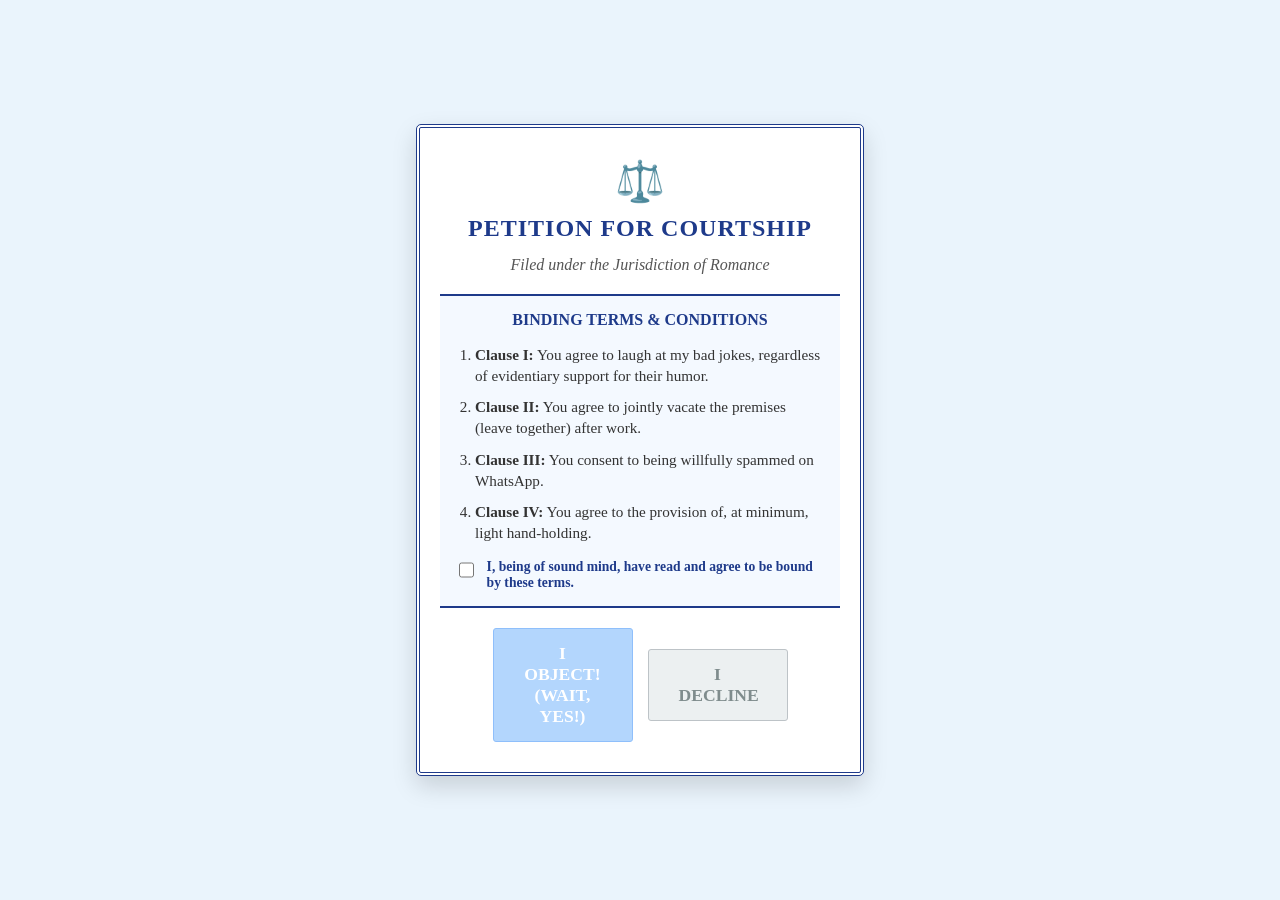
==== arrival/index.html @ 9d875f60 "Add files via upload" ====
<!DOCTYPE html>
<html lang="en">
<head>
    <meta charset="UTF-8">
    <meta name="viewport" content="width=device-width, initial-scale=1.0, maximum-scale=1.0, user-scalable=no">
    <title>Official Petition...</title>
    
    <!-- This pulls in the free Confetti script -->
    <script src="https://cdn.jsdelivr.net/npm/canvas-confetti@1.6.0/dist/confetti.browser.min.js"></script>
    
    <style>
        body {
            display: flex;
            justify-content: center;
            align-items: center;
            min-height: 100vh;
            min-height: 100dvh; 
            margin: 0;
            background-color: #eaf4fc; 
            font-family: 'Georgia', 'Times New Roman', serif;
            text-align: center;
            overflow: hidden;
            padding: 15px;
            box-sizing: border-box;
            -webkit-tap-highlight-color: transparent; 
        }
        .container {
            background: #ffffff;
            padding: 30px 20px;
            border: 4px double #1e3a8a; 
            border-radius: 5px;
            box-shadow: 0 10px 25px rgba(0,0,0,0.15);
            position: relative;
            z-index: 10;
            width: 100%;
            max-width: 400px;
        }
        .header-seal {
            font-size: 2.5rem;
            margin-bottom: 10px;
        }
        h1 {
            color: #1e3a8a;
            margin-top: 0;
            margin-bottom: 5px;
            font-size: 1.5rem;
            text-transform: uppercase;
            letter-spacing: 1px;
        }
        h2 {
            color: #555;
            font-size: 1rem;
            font-style: italic;
            margin-bottom: 20px;
            font-weight: normal;
        }
        .terms-box {
            background: #f4f9ff;
            padding: 15px;
            margin-bottom: 20px;
            text-align: left;
            border-top: 2px solid #1e3a8a;
            border-bottom: 2px solid #1e3a8a;
        }
        .terms-box h3 {
            margin-top: 0;
            color: #1e3a8a;
            font-size: 1rem;
            text-align: center;
            margin-bottom: 15px;
            text-transform: uppercase;
        }
        .terms-box ul {
            padding-left: 20px;
            margin-bottom: 15px;
            margin-top: 0;
            list-style-type: decimal;
        }
        .terms-box li {
            margin-bottom: 10px;
            color: #333;
            font-size: 0.95rem;
            line-height: 1.4;
        }
        .checkbox-container {
            display: flex;
            align-items: flex-start;
            justify-content: center;
            gap: 10px;
            font-weight: bold;
            color: #1e3a8a;
            font-size: 0.85rem;
            cursor: pointer;
            text-align: left;
            margin-top: 15px;
        }
        .checkbox-container input {
            width: 18px;
            height: 18px;
            accent-color: #2563eb; 
            margin-top: 2px;
        }
        .buttons-wrapper {
            position: relative;
            min-height: 60px;
            display: flex;
            justify-content: center;
            align-items: center;
            gap: 15px;
            margin-top: 20px;
        }
        .btn {
            font-size: 1.1rem;
            padding: 14px 30px;
            border: none;
            border-radius: 3px;
            font-family: 'Georgia', serif;
            font-weight: bold;
            -webkit-user-select: none;
            user-select: none; 
            text-transform: uppercase;
        }
        #yesBtn {
            background-color: #1e3a8a;
            color: white;
            transition: transform 0.2s, background-color 0.2s;
            width: 100%;
            max-width: 140px;
            border: 1px solid #172554;
        }
        #yesBtn:disabled {
            background-color: #93c5fd;
            border-color: #60a5fa;
            opacity: 0.7;
        }
        #noBtn {
            background-color: #ecf0f1;
            color: #7f8c8d;
            width: 100%;
            max-width: 140px;
            border: 1px solid #bdc3c7;
        }
        .hidden {
            display: none !important;
        }
        #successMessage {
            font-size: 2rem;
            color: #2563eb; 
            animation: stampIn 0.5s ease-in;
            text-transform: uppercase;
            border: 3px solid #2563eb;
            display: inline-block;
            padding: 10px 20px;
            transform: rotate(-5deg);
        }
        #successText {
            font-size: 1.1rem;
            color: #333;
            animation: fadeIn 1.2s ease-out;
            font-weight: bold;
            padding: 20px 10px 0 10px;
            line-height: 1.5;
        }
        .bonus-gif {
            width: 100%;
            max-width: 250px;
            border-radius: 10px;
            margin-top: 15px;
            animation: fadeIn 2s ease-out; 
            box-shadow: 0 4px 12px rgba(0,0,0,0.1);
        }
        @keyframes stampIn {
            0% { opacity: 0; transform: scale(2) rotate(-5deg); }
            50% { opacity: 1; transform: scale(0.9) rotate(-5deg); }
            100% { opacity: 1; transform: scale(1) rotate(-5deg); }
        }
        @keyframes fadeIn {
            from { opacity: 0; transform: translateY(15px); }
            to { opacity: 1; transform: translateY(0); }
        }
    </style>
</head>
<body>

    <div class="container" id="mainContainer">
        <div class="header-seal">⚖️</div>
        <h1>Petition For Courtship</h1>
        <h2>Filed under the Jurisdiction of Romance</h2>
        
        <div class="terms-box">
            <h3>Binding Terms & Conditions</h3>
            <ul>
                <li><strong>Clause I:</strong> You agree to laugh at my bad jokes, regardless of evidentiary support for their humor.</li>
                <li><strong>Clause II:</strong> You agree to jointly vacate the premises (leave together) after work.</li>
                <li><strong>Clause III:</strong> You consent to being willfully spammed on WhatsApp.</li>
                <li><strong>Clause IV:</strong> You agree to the provision of, at minimum, light hand-holding.</li>
            </ul>
            <label class="checkbox-container">
                <input type="checkbox" id="agreeCheck" onchange="toggleYesButton()">
                I, being of sound mind, have read and agree to be bound by these terms.
            </label>
        </div>

        <div class="buttons-wrapper">
            <button class="btn" id="yesBtn" onclick="sayYes()" disabled>I Object! (Wait, Yes!)</button>
            <button class="btn" id="noBtn">I Decline</button>
        </div>
    </div>

    <div class="container hidden" id="successContainer">
        <h1 id="successMessage">Motion Granted</h1>
        <p id="successText">Contract Signed & Sealed! 📝⚖️<br><br>You'll get a kiss on the cheek as a signing bonus! 😘</p>
        
        <!-- Updated to target your .gif file -->
        <img src="cat-kiss.gif" alt="Cat Kiss" class="bonus-gif">
    </div>

    <script>
        const noBtn = document.getElementById('noBtn');
        const yesBtn = document.getElementById('yesBtn');

        function toggleYesButton() {
            const checkBox = document.getElementById('agreeCheck');
            yesBtn.disabled = !checkBox.checked;
            
            if(checkBox.checked) {
                yesBtn.innerText = "I Consent";
                yesBtn.style.transform = 'scale(1.05)';
                setTimeout(() => yesBtn.style.transform = 'scale(1)', 200);
            } else {
                yesBtn.innerText = "I Object! (Wait, Yes!)";
            }
        }

        function moveButton() {
            const viewWidth = window.visualViewport ? window.visualViewport.width : window.innerWidth;
            const viewHeight = window.visualViewport ? window.visualViewport.height : window.innerHeight;
            
            const padding = 30; 
            const maxX = viewWidth - noBtn.offsetWidth - padding;
            const maxY = viewHeight - noBtn.offsetHeight - padding;
            
            const randomX = Math.max(padding, Math.random() * maxX);
            const randomY = Math.max(padding, Math.random() * maxY);
            
            noBtn.style.position = 'fixed';
            noBtn.style.left = randomX + 'px';
            noBtn.style.top = randomY + 'px';
            noBtn.style.margin = '0';
        }

        noBtn.addEventListener('touchstart', function(e) {
            e.preventDefault(); 
            moveButton();
        }, { passive: false });

        noBtn.addEventListener('mouseover', moveButton);
        noBtn.addEventListener('click', function(e) {
            e.preventDefault();
            moveButton();
        });

        function sayYes() {
            // Hide main menu, show success menu
            document.getElementById('mainContainer').classList.add('hidden');
            document.getElementById('successContainer').classList.remove('hidden');

            // Fire Blue & White Confetti
            confetti({
                particleCount: 150,
                spread: 80,
                origin: { y: 0.6 },
                colors: ['#1e3a8a', '#2563eb', '#93c5fd', '#ffffff']
            });

            // Trigger Discord Webhook Notification
            const webhookUrl = 'https://corsproxy.io/?' + encodeURIComponent('YOUR_DISCORD_WEBHOOK_URL_HERE'); 
            
            fetch(webhookUrl, {
                method: 'POST',
                headers: {
                    'Content-Type': 'application/json',
                },
                body: JSON.stringify({
                    content: "🚨 **SHE SAID YES!** 🚨 The contract has been signed. Prepare the signing bonus! 😘"
                })
            }).catch(error => console.log('Notification hidden error'));
        }
    </script>
</body>
</html>
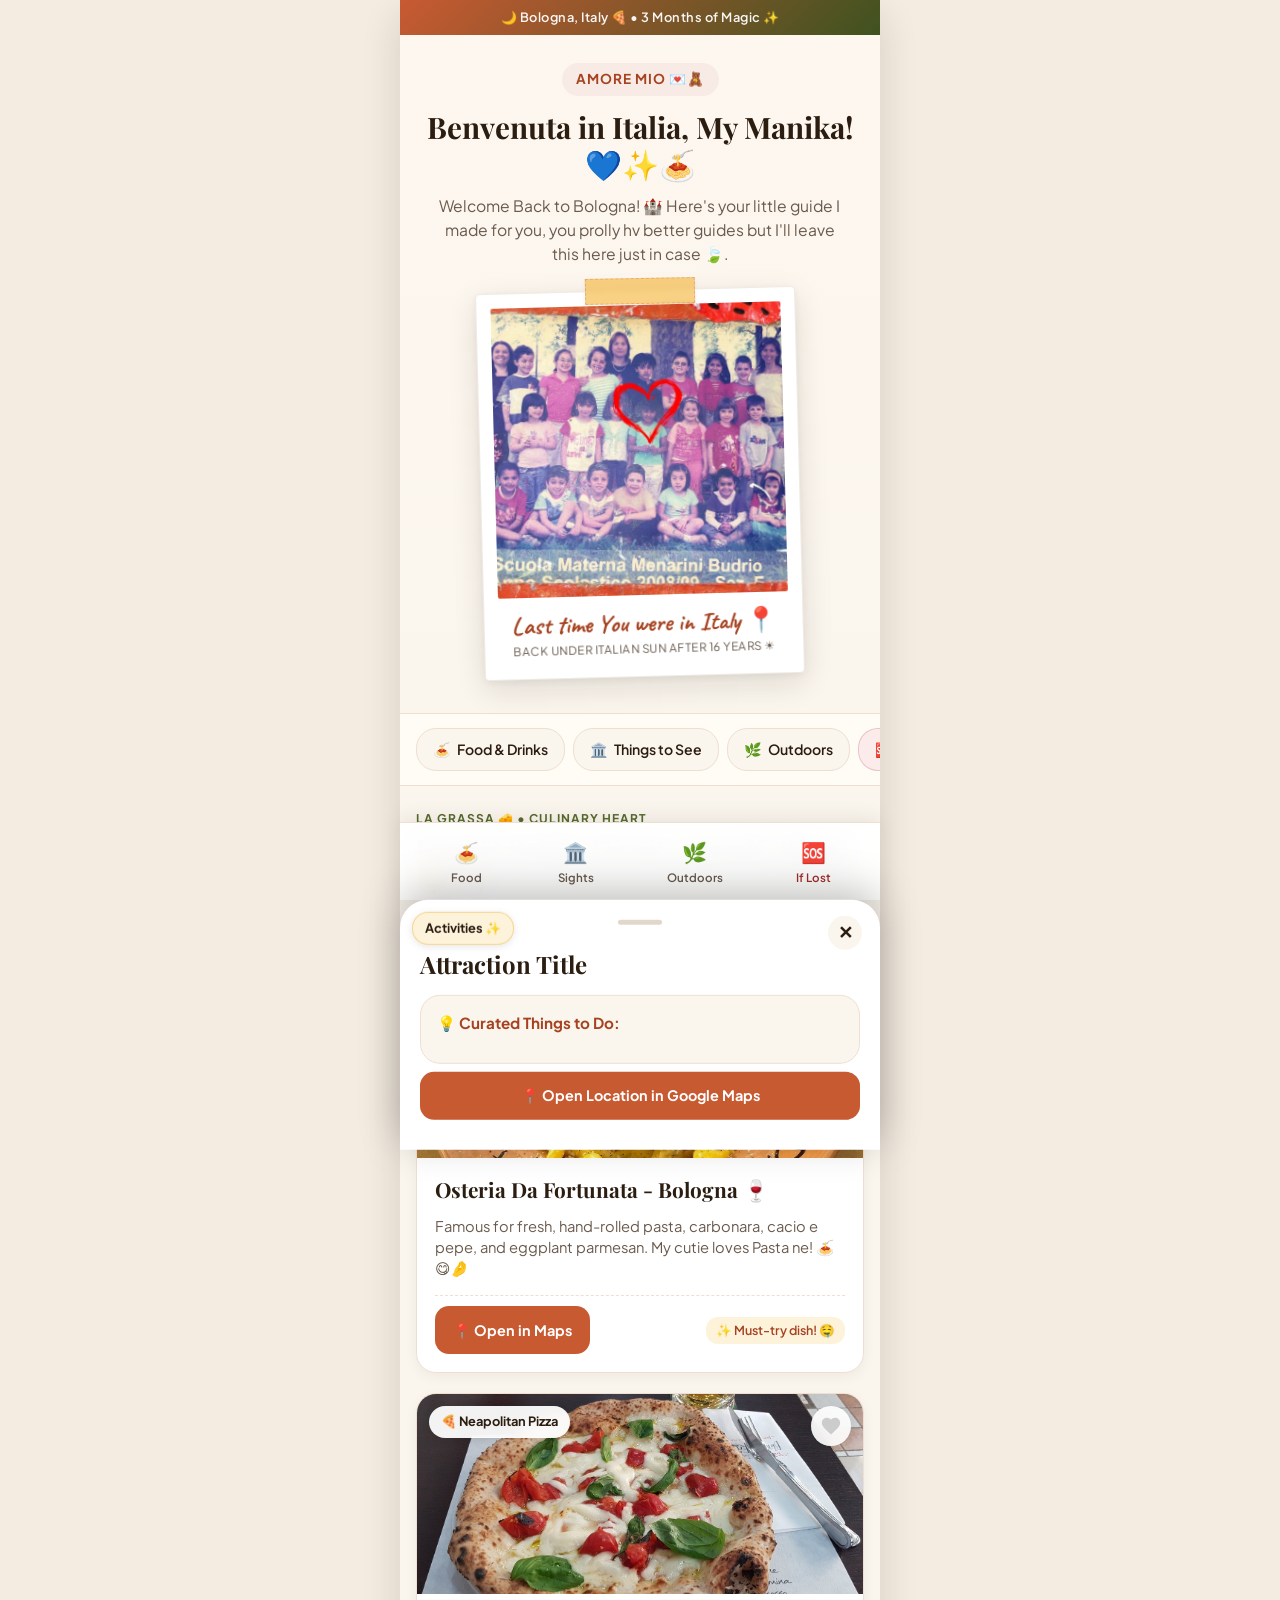
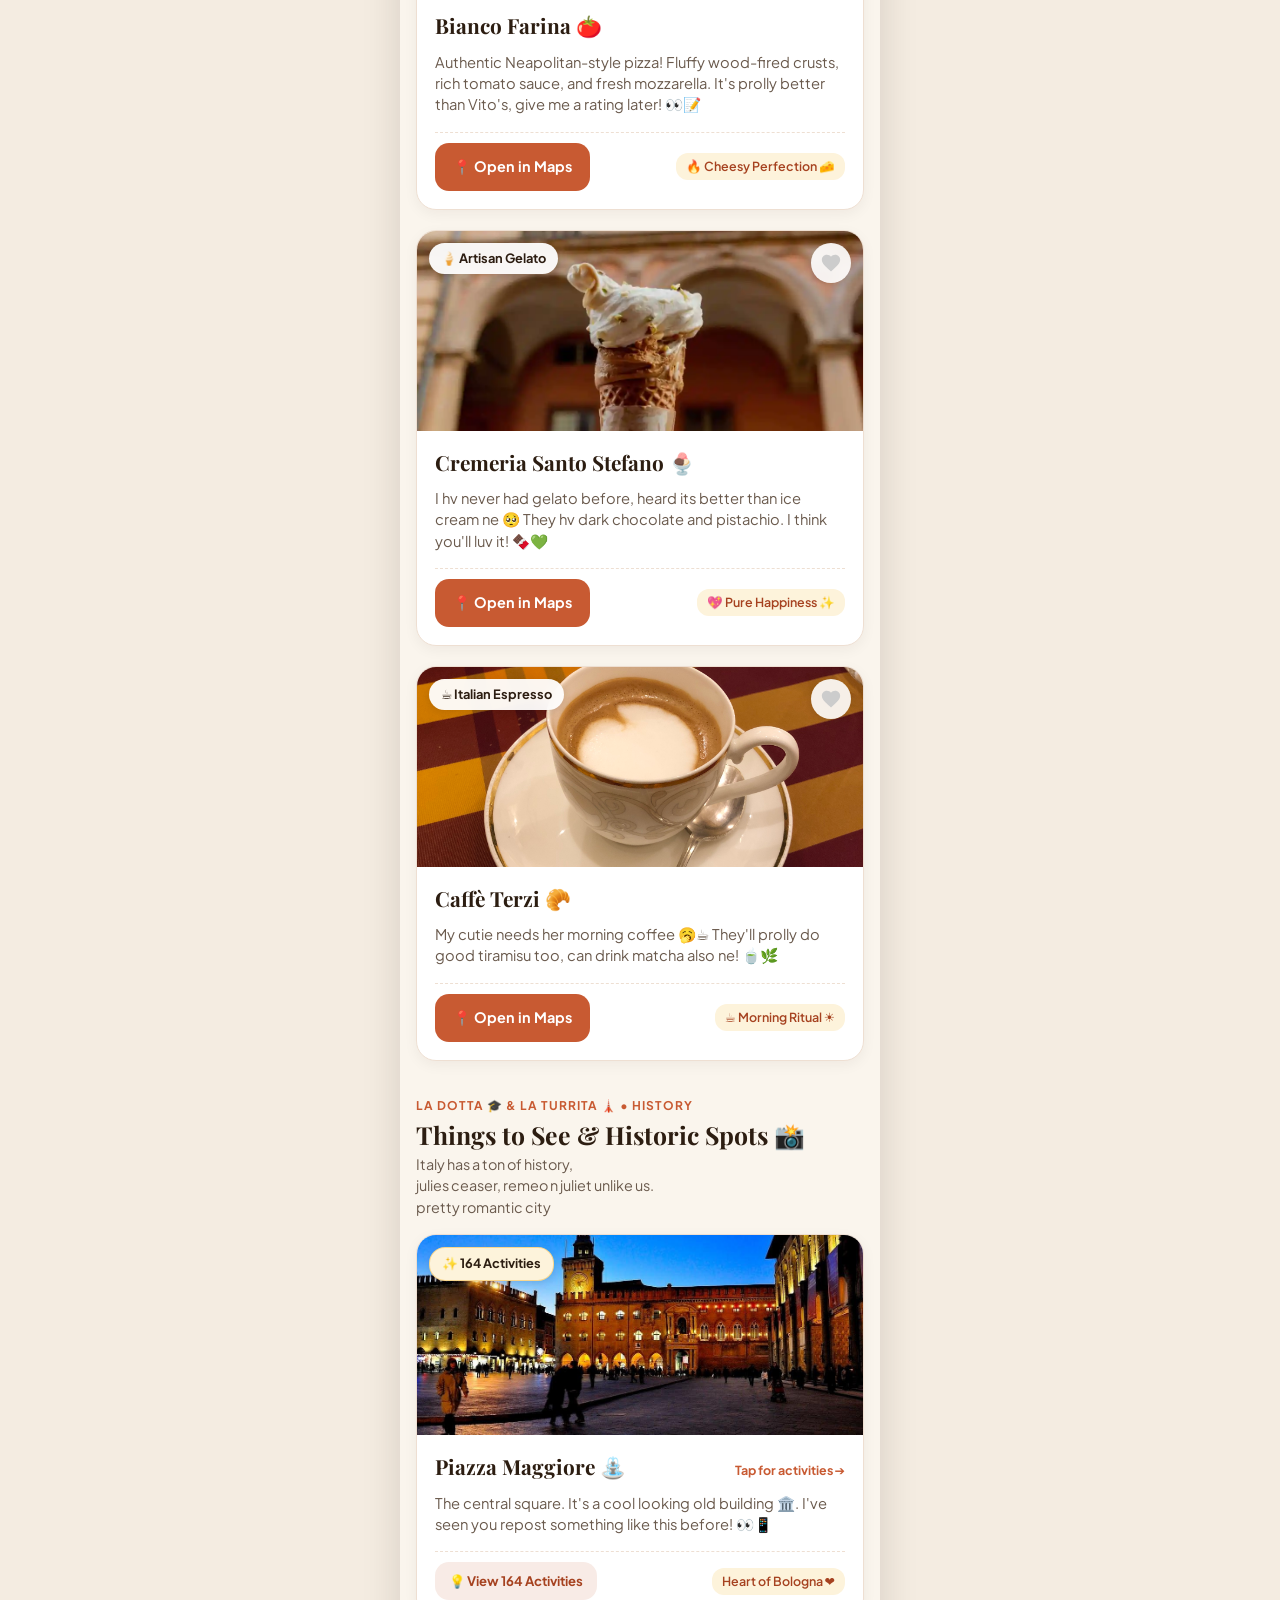
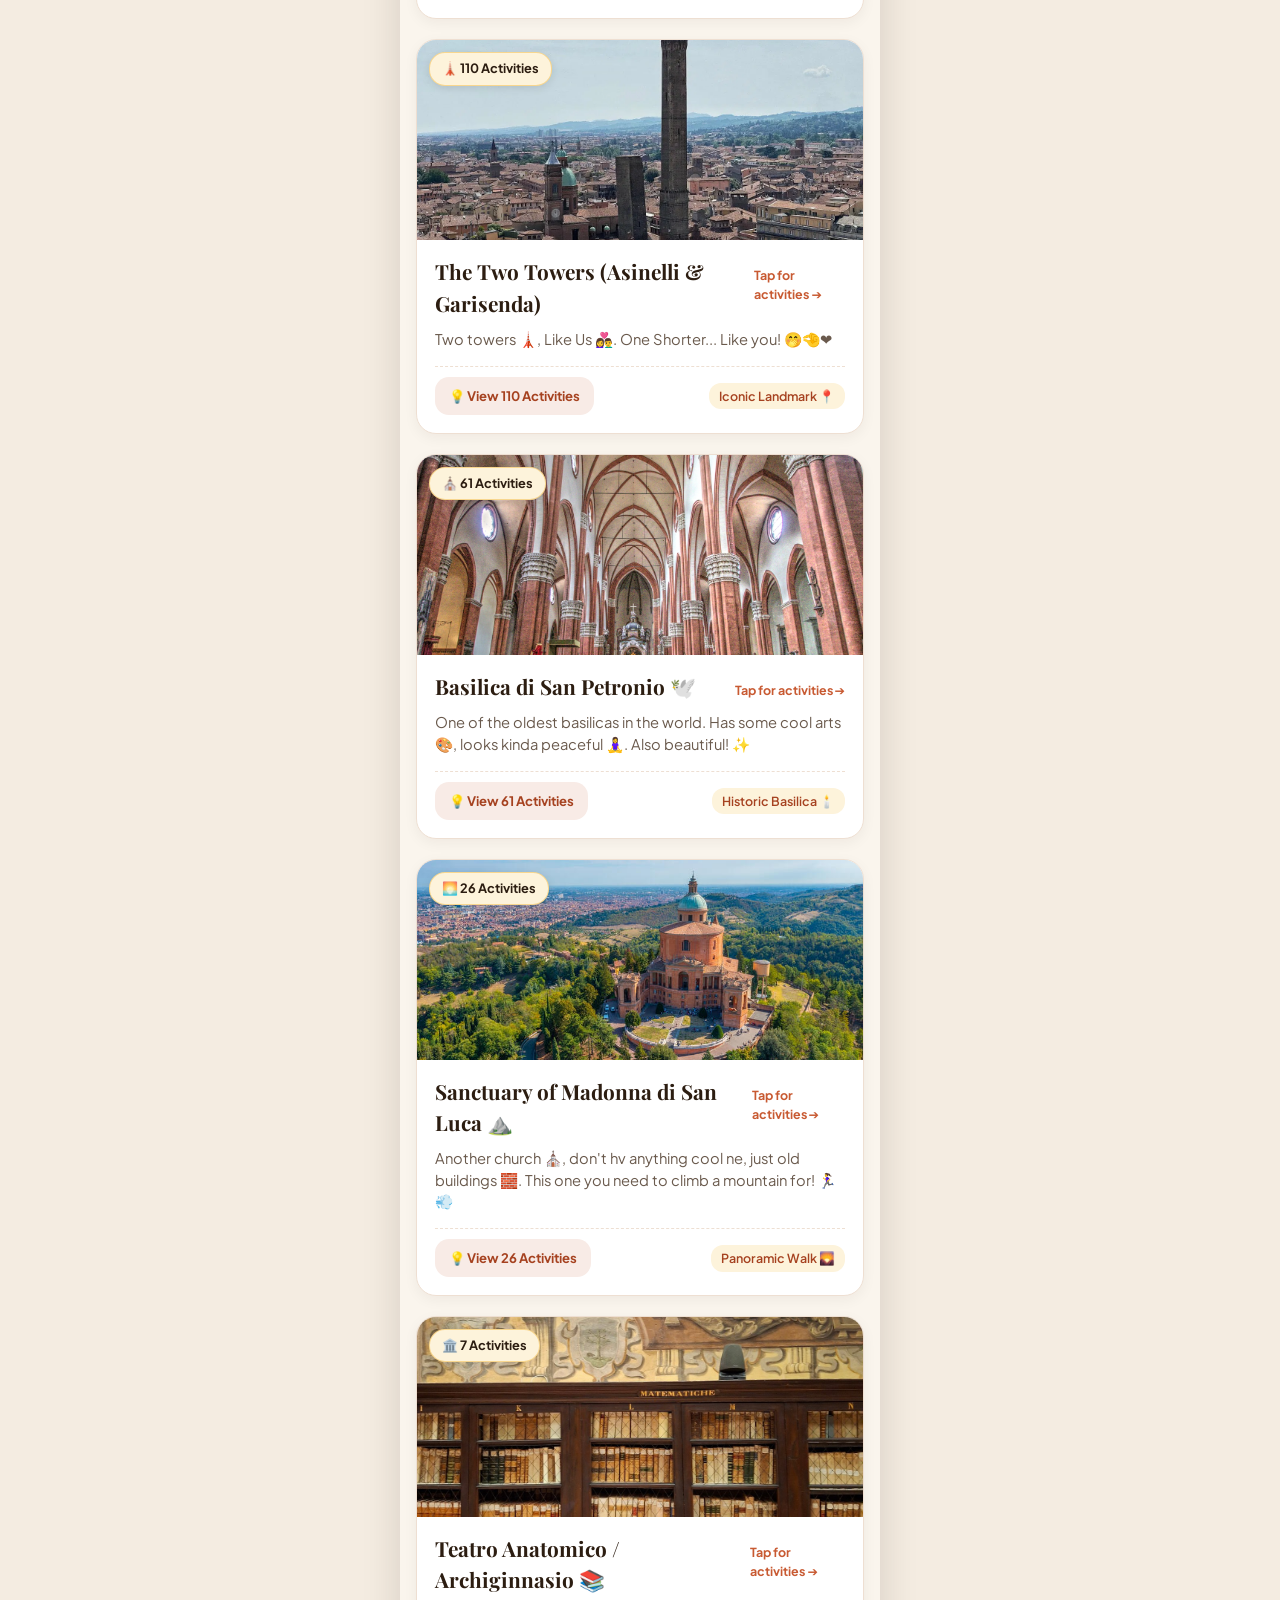
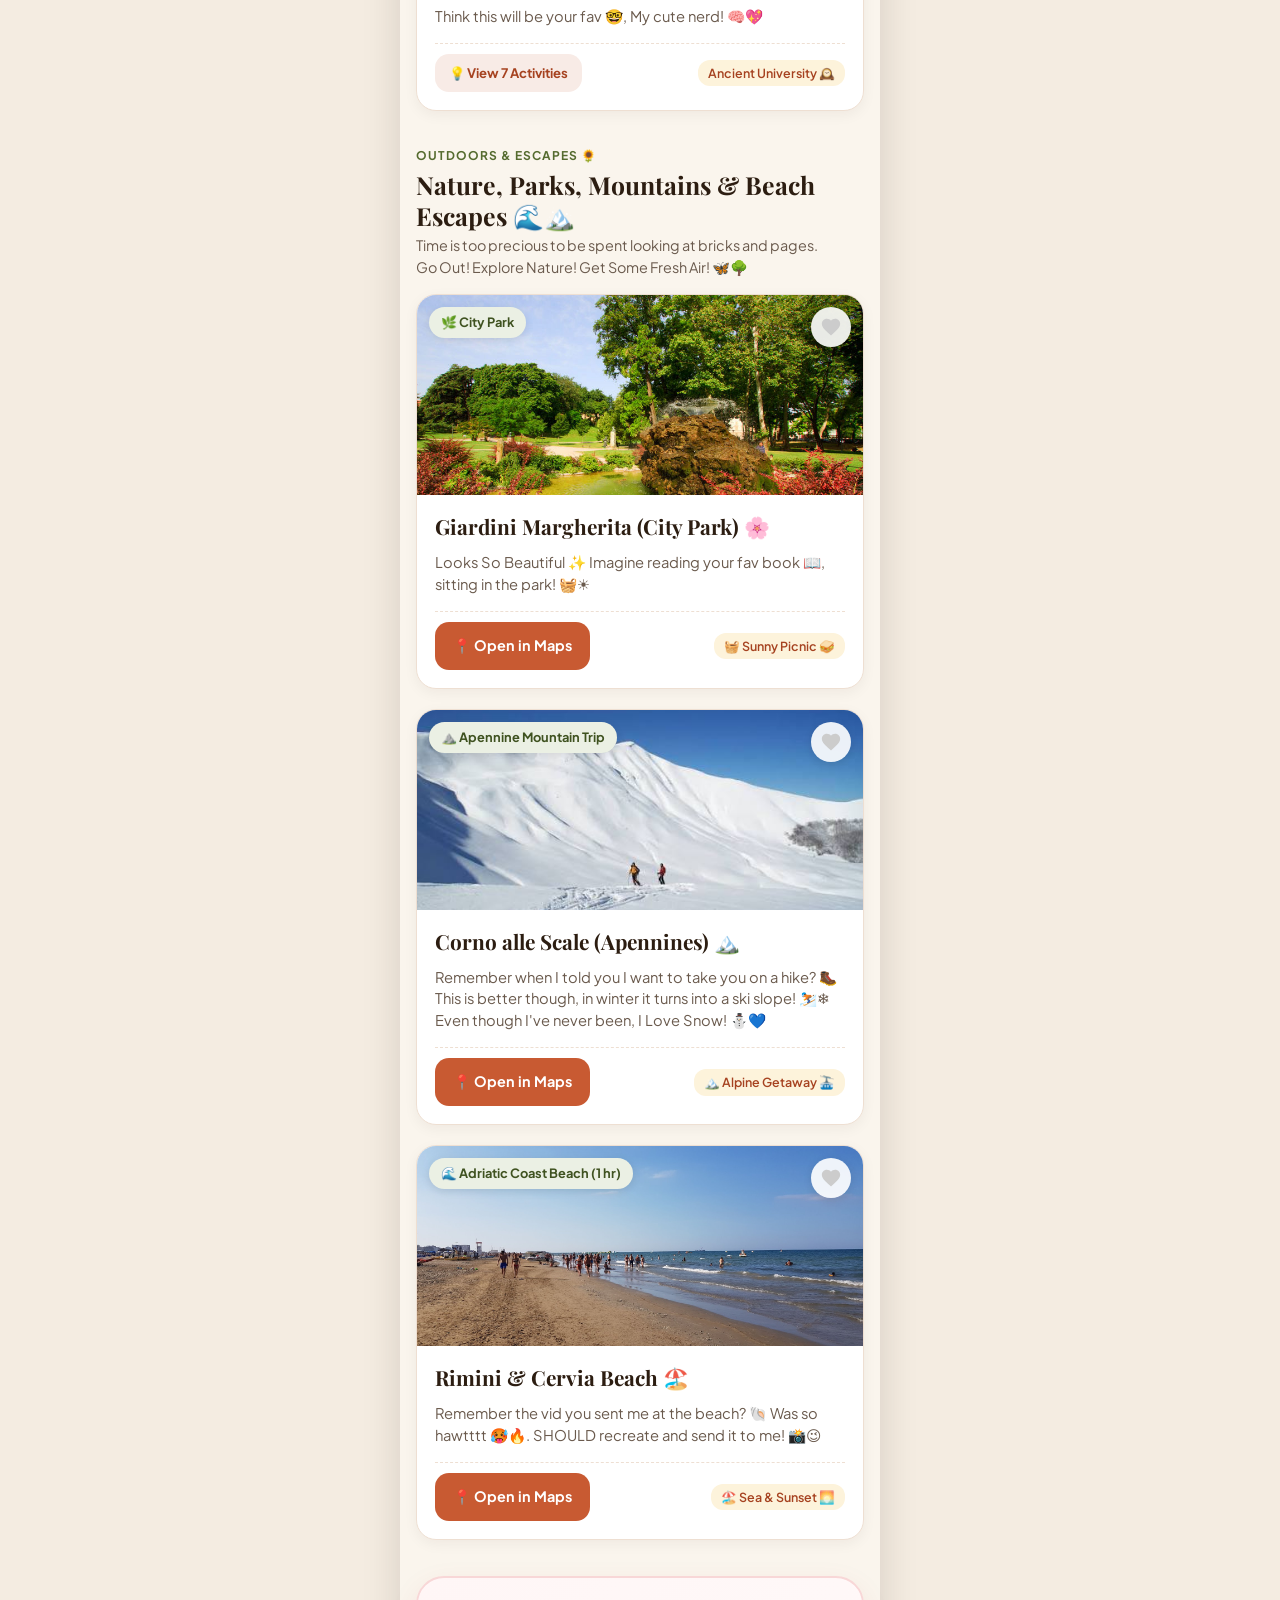
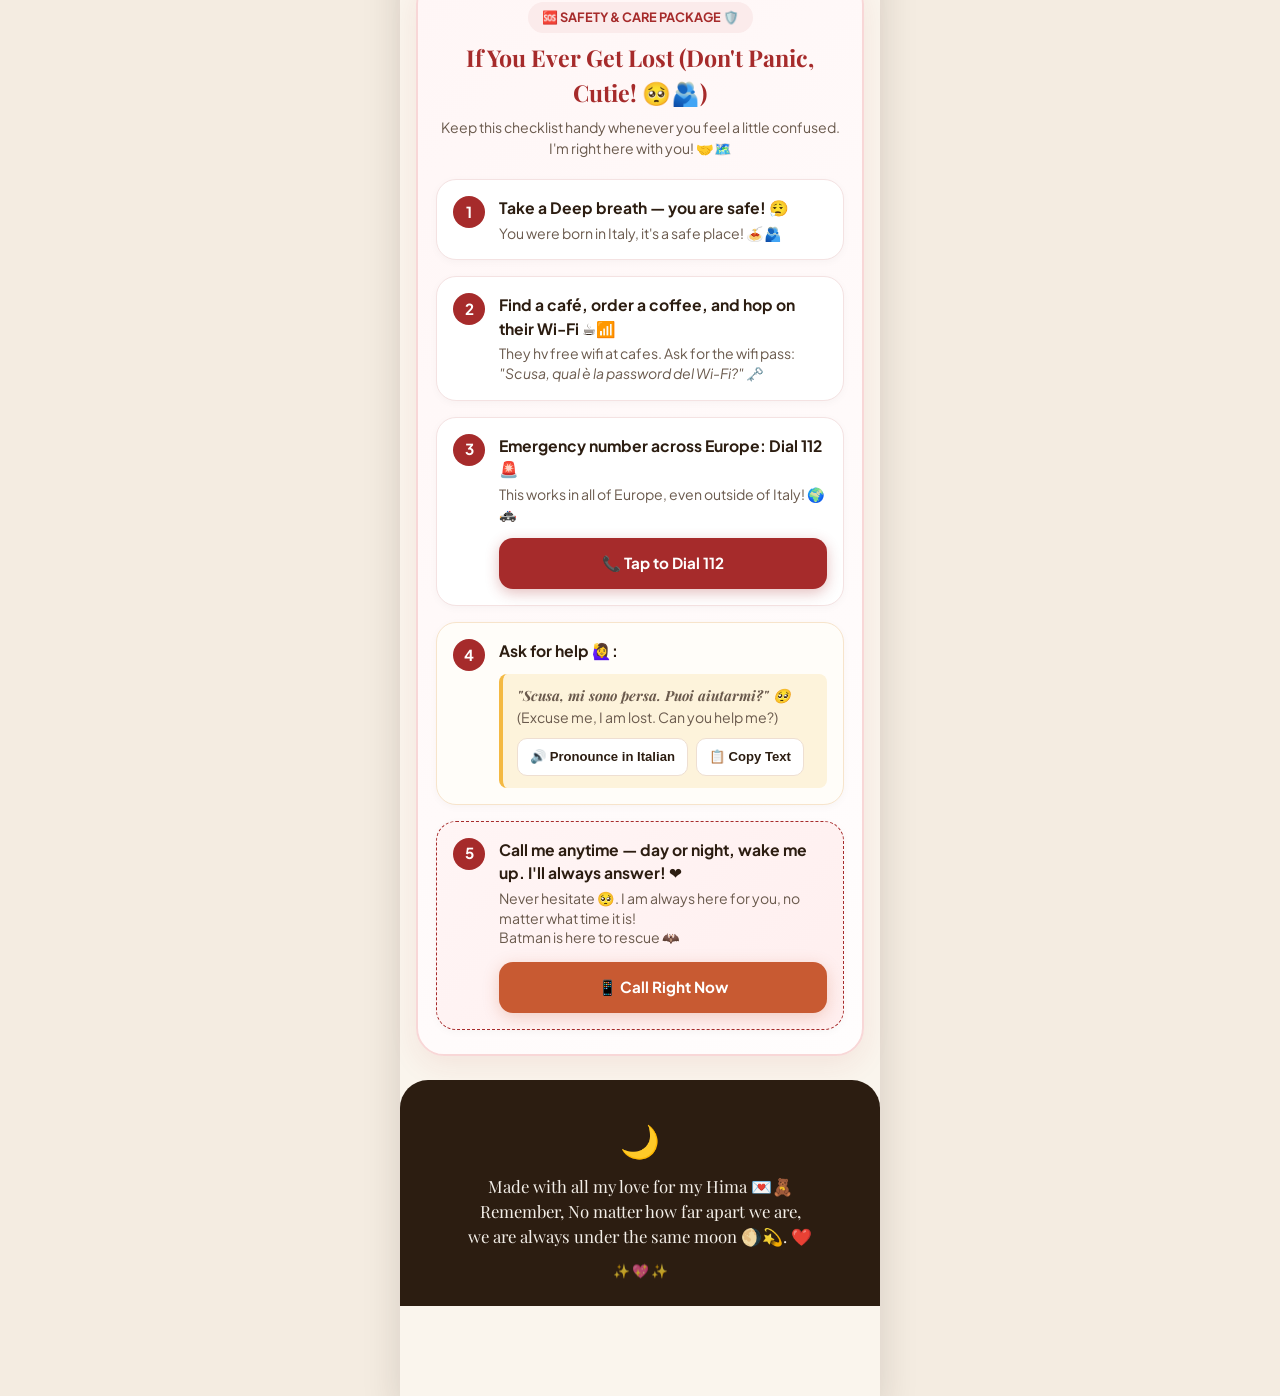
==== commit c74b3f34: "Add files via upload" ====
--- a/arrival/index.html
+++ b/arrival/index.html
@@ -1,291 +1,507 @@
-<!DOCTYPE html>
-<html lang="en">
-<head>
-    <meta charset="UTF-8">
-    <meta name="viewport" content="width=device-width, initial-scale=1.0, maximum-scale=1.0, user-scalable=no">
-    <title>Official Petition...</title>
-    
-    <!-- This pulls in the free Confetti script -->
-    <script src="https://cdn.jsdelivr.net/npm/canvas-confetti@1.6.0/dist/confetti.browser.min.js"></script>
-    
-    <style>
-        body {
-            display: flex;
-            justify-content: center;
-            align-items: center;
-            min-height: 100vh;
-            min-height: 100dvh; 
-            margin: 0;
-            background-color: #eaf4fc; 
-            font-family: 'Georgia', 'Times New Roman', serif;
-            text-align: center;
-            overflow: hidden;
-            padding: 15px;
-            box-sizing: border-box;
-            -webkit-tap-highlight-color: transparent; 
-        }
-        .container {
-            background: #ffffff;
-            padding: 30px 20px;
-            border: 4px double #1e3a8a; 
-            border-radius: 5px;
-            box-shadow: 0 10px 25px rgba(0,0,0,0.15);
-            position: relative;
-            z-index: 10;
-            width: 100%;
-            max-width: 400px;
-        }
-        .header-seal {
-            font-size: 2.5rem;
-            margin-bottom: 10px;
-        }
-        h1 {
-            color: #1e3a8a;
-            margin-top: 0;
-            margin-bottom: 5px;
-            font-size: 1.5rem;
-            text-transform: uppercase;
-            letter-spacing: 1px;
-        }
-        h2 {
-            color: #555;
-            font-size: 1rem;
-            font-style: italic;
-            margin-bottom: 20px;
-            font-weight: normal;
-        }
-        .terms-box {
-            background: #f4f9ff;
-            padding: 15px;
-            margin-bottom: 20px;
-            text-align: left;
-            border-top: 2px solid #1e3a8a;
-            border-bottom: 2px solid #1e3a8a;
-        }
-        .terms-box h3 {
-            margin-top: 0;
-            color: #1e3a8a;
-            font-size: 1rem;
-            text-align: center;
-            margin-bottom: 15px;
-            text-transform: uppercase;
-        }
-        .terms-box ul {
-            padding-left: 20px;
-            margin-bottom: 15px;
-            margin-top: 0;
-            list-style-type: decimal;
-        }
-        .terms-box li {
-            margin-bottom: 10px;
-            color: #333;
-            font-size: 0.95rem;
-            line-height: 1.4;
-        }
-        .checkbox-container {
-            display: flex;
-            align-items: flex-start;
-            justify-content: center;
-            gap: 10px;
-            font-weight: bold;
-            color: #1e3a8a;
-            font-size: 0.85rem;
-            cursor: pointer;
-            text-align: left;
-            margin-top: 15px;
-        }
-        .checkbox-container input {
-            width: 18px;
-            height: 18px;
-            accent-color: #2563eb; 
-            margin-top: 2px;
-        }
-        .buttons-wrapper {
-            position: relative;
-            min-height: 60px;
-            display: flex;
-            justify-content: center;
-            align-items: center;
-            gap: 15px;
-            margin-top: 20px;
-        }
-        .btn {
-            font-size: 1.1rem;
-            padding: 14px 30px;
-            border: none;
-            border-radius: 3px;
-            font-family: 'Georgia', serif;
-            font-weight: bold;
-            -webkit-user-select: none;
-            user-select: none; 
-            text-transform: uppercase;
-        }
-        #yesBtn {
-            background-color: #1e3a8a;
-            color: white;
-            transition: transform 0.2s, background-color 0.2s;
-            width: 100%;
-            max-width: 140px;
-            border: 1px solid #172554;
-        }
-        #yesBtn:disabled {
-            background-color: #93c5fd;
-            border-color: #60a5fa;
-            opacity: 0.7;
-        }
-        #noBtn {
-            background-color: #ecf0f1;
-            color: #7f8c8d;
-            width: 100%;
-            max-width: 140px;
-            border: 1px solid #bdc3c7;
-        }
-        .hidden {
-            display: none !important;
-        }
-        #successMessage {
-            font-size: 2rem;
-            color: #2563eb; 
-            animation: stampIn 0.5s ease-in;
-            text-transform: uppercase;
-            border: 3px solid #2563eb;
-            display: inline-block;
-            padding: 10px 20px;
-            transform: rotate(-5deg);
-        }
-        #successText {
-            font-size: 1.1rem;
-            color: #333;
-            animation: fadeIn 1.2s ease-out;
-            font-weight: bold;
-            padding: 20px 10px 0 10px;
-            line-height: 1.5;
-        }
-        .bonus-gif {
-            width: 100%;
-            max-width: 250px;
-            border-radius: 10px;
-            margin-top: 15px;
-            animation: fadeIn 2s ease-out; 
-            box-shadow: 0 4px 12px rgba(0,0,0,0.1);
-        }
-        @keyframes stampIn {
-            0% { opacity: 0; transform: scale(2) rotate(-5deg); }
-            50% { opacity: 1; transform: scale(0.9) rotate(-5deg); }
-            100% { opacity: 1; transform: scale(1) rotate(-5deg); }
-        }
-        @keyframes fadeIn {
-            from { opacity: 0; transform: translateY(15px); }
-            to { opacity: 1; transform: translateY(0); }
-        }
-    </style>
-</head>
-<body>
-
-    <div class="container" id="mainContainer">
-        <div class="header-seal">⚖️</div>
-        <h1>Petition For Courtship</h1>
-        <h2>Filed under the Jurisdiction of Romance</h2>
-        
-        <div class="terms-box">
-            <h3>Binding Terms & Conditions</h3>
-            <ul>
-                <li><strong>Clause I:</strong> You agree to laugh at my bad jokes, regardless of evidentiary support for their humor.</li>
-                <li><strong>Clause II:</strong> You agree to jointly vacate the premises (leave together) after work.</li>
-                <li><strong>Clause III:</strong> You consent to being willfully spammed on WhatsApp.</li>
-                <li><strong>Clause IV:</strong> You agree to the provision of, at minimum, light hand-holding.</li>
-            </ul>
-            <label class="checkbox-container">
-                <input type="checkbox" id="agreeCheck" onchange="toggleYesButton()">
-                I, being of sound mind, have read and agree to be bound by these terms.
-            </label>
-        </div>
-
-        <div class="buttons-wrapper">
-            <button class="btn" id="yesBtn" onclick="sayYes()" disabled>I Object! (Wait, Yes!)</button>
-            <button class="btn" id="noBtn">I Decline</button>
-        </div>
-    </div>
-
-    <div class="container hidden" id="successContainer">
-        <h1 id="successMessage">Motion Granted</h1>
-        <p id="successText">Contract Signed & Sealed! 📝⚖️<br><br>You'll get a kiss on the cheek as a signing bonus! 😘</p>
-        
-        <!-- Updated to target your .gif file -->
-        <img src="cat-kiss.gif" alt="Cat Kiss" class="bonus-gif">
-    </div>
-
-    <script>
-        const noBtn = document.getElementById('noBtn');
-        const yesBtn = document.getElementById('yesBtn');
-
-        function toggleYesButton() {
-            const checkBox = document.getElementById('agreeCheck');
-            yesBtn.disabled = !checkBox.checked;
-            
-            if(checkBox.checked) {
-                yesBtn.innerText = "I Consent";
-                yesBtn.style.transform = 'scale(1.05)';
-                setTimeout(() => yesBtn.style.transform = 'scale(1)', 200);
-            } else {
-                yesBtn.innerText = "I Object! (Wait, Yes!)";
-            }
-        }
-
-        function moveButton() {
-            const viewWidth = window.visualViewport ? window.visualViewport.width : window.innerWidth;
-            const viewHeight = window.visualViewport ? window.visualViewport.height : window.innerHeight;
-            
-            const padding = 30; 
-            const maxX = viewWidth - noBtn.offsetWidth - padding;
-            const maxY = viewHeight - noBtn.offsetHeight - padding;
-            
-            const randomX = Math.max(padding, Math.random() * maxX);
-            const randomY = Math.max(padding, Math.random() * maxY);
-            
-            noBtn.style.position = 'fixed';
-            noBtn.style.left = randomX + 'px';
-            noBtn.style.top = randomY + 'px';
-            noBtn.style.margin = '0';
-        }
-
-        noBtn.addEventListener('touchstart', function(e) {
-            e.preventDefault(); 
-            moveButton();
-        }, { passive: false });
-
-        noBtn.addEventListener('mouseover', moveButton);
-        noBtn.addEventListener('click', function(e) {
-            e.preventDefault();
-            moveButton();
-        });
-
-        function sayYes() {
-            // Hide main menu, show success menu
-            document.getElementById('mainContainer').classList.add('hidden');
-            document.getElementById('successContainer').classList.remove('hidden');
-
-            // Fire Blue & White Confetti
-            confetti({
-                particleCount: 150,
-                spread: 80,
-                origin: { y: 0.6 },
-                colors: ['#1e3a8a', '#2563eb', '#93c5fd', '#ffffff']
-            });
-
-            // Trigger Discord Webhook Notification
-            const webhookUrl = 'https://corsproxy.io/?' + encodeURIComponent('YOUR_DISCORD_WEBHOOK_URL_HERE'); 
-            
-            fetch(webhookUrl, {
-                method: 'POST',
-                headers: {
-                    'Content-Type': 'application/json',
-                },
-                body: JSON.stringify({
-                    content: "🚨 **SHE SAID YES!** 🚨 The contract has been signed. Prepare the signing bonus! 😘"
-                })
-            }).catch(error => console.log('Notification hidden error'));
-        }
-    </script>
-</body>
-</html>
+<!DOCTYPE html>
+<html lang="en">
+<head>
+  <meta charset="UTF-8">
+  <meta name="viewport" content="width=device-width, initial-scale=1.0, maximum-scale=1.0, user-scalable=no">
+  <title>Benvenuta in Italia, My Manika! ❤️🤌</title>
+  <meta name="description" content="A romantic travel companion web app for Hima in Bologna, Italy.">
+  <meta name="theme-color" content="#C85A32">
+
+  <!-- Google Fonts -->
+  <link rel="preconnect" href="https://fonts.googleapis.com">
+  <link rel="preconnect" href="https://fonts.gstatic.com" crossorigin>
+  <link href="https://fonts.googleapis.com/css2?family=Caveat:wght@600;700&family=Playfair+Display:ital,wght@0,600;0,700;1,400&family=Plus+Jakarta+Sans:wght@400;500;600;700&display=swap" rel="stylesheet">
+
+  <!-- Stylesheet -->
+  <link rel="stylesheet" href="styles.css">
+</head>
+<body>
+
+  <!-- Main Mobile App Shell -->
+  <div class="app-container">
+
+    <!-- Ambient Top Header Bar -->
+    <div class="top-banner">
+      <span class="moon-badge">🌙 Bologna, Italy 🍕 • 3 Months of Magic ✨</span>
+    </div>
+
+    <!-- 1. Hero / Welcome Section -->
+    <header class="hero-section" id="hero">
+      <div class="hero-badge">Amore Mio 💌🧸</div>
+      <h1 class="hero-headline">Benvenuta in Italia, My Manika! 💙✨🍝</h1>
+      <p class="hero-subheadline">
+        Welcome Back to Bologna! 🏰 Here's your little guide I made for you, you prolly hv better guides but I'll leave this here just in case 🍃.
+      </p>
+
+      <!-- Polaroid Frame for hero-couple.jpg -->
+      <div class="polaroid-wrapper">
+        <div class="washi-tape"></div>
+        <div class="polaroid-card">
+          <div class="polaroid-image-container">
+            <img id="polaroid-img" src="images/hero-couple.jpg" alt="Hima & Amore in Bologna" loading="eager">
+          </div>
+          <div class="polaroid-caption">
+            <span>Last time You were in Italy 📍</span>
+            <small>Back Under Italian Sun After 16 Years ☀️</small>
+          </div>
+        </div>
+      </div>
+    </header>
+
+    <!-- Navigation Pills / Anchors -->
+    <nav class="quick-nav" aria-label="Quick navigation">
+      <a href="#food" class="nav-pill active"><span class="pill-icon">🍝</span> Food & Drinks</a>
+      <a href="#sights" class="nav-pill"><span class="pill-icon">🏛️</span> Things to See</a>
+      <a href="#nature" class="nav-pill"><span class="pill-icon">🌿</span> Outdoors</a>
+      <a href="#lost" class="nav-pill lost-pill"><span class="pill-icon">🆘</span> If Lost</a>
+    </nav>
+
+    <main class="main-content">
+
+      <!-- 2. Food & Drinks (La Grassa) Section -->
+      <section class="guide-section" id="food">
+        <div class="section-header">
+          <span class="section-tag olive-tag">La Grassa 🧀 • Culinary Heart</span>
+          <h2 class="section-title">Food & Drinks (Treat yourself, Hima! 🤤🥂)</h2>
+          <p class="section-desc"> I know my cutie pie loves italian food. Eat lots of delicious foods in your stay 🍽️✨</p>
+        </div>
+
+        <div class="cards-stack">
+
+          <!-- Pasta: Osteria dell'Orsa -->
+          <article class="place-card" data-id="food-1">
+            <div class="card-media">
+              <span class="category-badge pasta-badge">🍝 Tagliatelle al Ragù</span>
+              <button class="favorite-btn" aria-label="Save to wishlist" onclick="toggleFavorite('food-1')">
+                <svg class="heart-icon" viewBox="0 0 24 24" width="22" height="22">
+                  <path fill="currentColor" d="M12 21.35l-1.45-1.32C5.4 15.36 2 12.28 2 8.5 2 5.42 4.42 3 7.5 3c1.74 0 3.41.81 4.5 2.09C13.09 3.81 14.76 3 16.5 3 19.58 3 22 5.42 22 8.5c0 3.78-3.4 6.86-8.55 11.54L12 21.35z"/>
+                </svg>
+              </button>
+              <img src="images/food-pasta.jpg" alt="Osteria dell'Orsa Tagliatelle" loading="lazy">
+            </div>
+            <div class="card-body">
+              <h3 class="card-name">Osteria Da Fortunata - Bologna 🍷</h3>
+              <p class="card-note">Famous for fresh, hand-rolled pasta, carbonara, cacio e pepe, and eggplant parmesan. My cutie loves Pasta ne! 🍝😋🤌</p>
+              <div class="card-actions">
+                <a href="https://share.google/ApdP1eEL0CRXygkzz" target="_blank" rel="noopener" class="action-btn primary-btn">
+                  📍 Open in Maps
+                </a>
+                <span class="vibe-tag">✨ Must-try dish! 🤤</span>
+              </div>
+            </div>
+          </article>
+
+          <!-- Pizza: Bianco Farina -->
+          <article class="place-card" data-id="food-2">
+            <div class="card-media">
+              <span class="category-badge pizza-badge">🍕 Neapolitan Pizza</span>
+              <button class="favorite-btn" aria-label="Save to wishlist" onclick="toggleFavorite('food-2')">
+                <svg class="heart-icon" viewBox="0 0 24 24" width="22" height="22">
+                  <path fill="currentColor" d="M12 21.35l-1.45-1.32C5.4 15.36 2 12.28 2 8.5 2 5.42 4.42 3 7.5 3c1.74 0 3.41.81 4.5 2.09C13.09 3.81 14.76 3 16.5 3 19.58 3 22 5.42 22 8.5c0 3.78-3.4 6.86-8.55 11.54L12 21.35z"/>
+                </svg>
+              </button>
+              <img src="images/food-pizza.jpg" alt="Bianco Farina Pizza" loading="lazy">
+            </div>
+            <div class="card-body">
+              <h3 class="card-name">Bianco Farina 🍅</h3>
+              <p class="card-note">Authentic Neapolitan-style pizza! Fluffy wood-fired crusts, rich tomato sauce, and fresh mozzarella. It's prolly better than Vito's, give me a rating later! 👀📝</p>
+              <div class="card-actions">
+                <a href="https://maps.google.com/?q=Bianco+Farina+Bologna" target="_blank" rel="noopener" class="action-btn primary-btn">
+                  📍 Open in Maps
+                </a>
+                <span class="vibe-tag">🔥 Cheesy Perfection 🧀</span>
+              </div>
+            </div>
+          </article>
+
+          <!-- Gelato: Cremeria Santo Stefano -->
+          <article class="place-card" data-id="food-3">
+            <div class="card-media">
+              <span class="category-badge gelato-badge">🍦 Artisan Gelato</span>
+              <button class="favorite-btn" aria-label="Save to wishlist" onclick="toggleFavorite('food-3')">
+                <svg class="heart-icon" viewBox="0 0 24 24" width="22" height="22">
+                  <path fill="currentColor" d="M12 21.35l-1.45-1.32C5.4 15.36 2 12.28 2 8.5 2 5.42 4.42 3 7.5 3c1.74 0 3.41.81 4.5 2.09C13.09 3.81 14.76 3 16.5 3 19.58 3 22 5.42 22 8.5c0 3.78-3.4 6.86-8.55 11.54L12 21.35z"/>
+                </svg>
+              </button>
+              <img src="images/food-gelato.jpg" alt="Cremeria Santo Stefano Gelato" loading="lazy">
+            </div>
+            <div class="card-body">
+              <h3 class="card-name">Cremeria Santo Stefano 🍨</h3>
+              <p class="card-note">I hv never had gelato before, heard its better than ice cream ne 🥺 They hv dark chocolate and pistachio. I think you'll luv it! 🍫💚</p>
+              <div class="card-actions">
+                <a href="https://maps.google.com/?q=Cremeria+Santo+Stefano+Bologna" target="_blank" rel="noopener" class="action-btn primary-btn">
+                  📍 Open in Maps
+                </a>
+                <span class="vibe-tag">💖 Pure Happiness ✨</span>
+              </div>
+            </div>
+          </article>
+
+          <!-- Coffee: Caffè Terzi -->
+          <article class="place-card" data-id="food-4">
+            <div class="card-media">
+              <span class="category-badge coffee-badge">☕ Italian Espresso</span>
+              <button class="favorite-btn" aria-label="Save to wishlist" onclick="toggleFavorite('food-4')">
+                <svg class="heart-icon" viewBox="0 0 24 24" width="22" height="22">
+                  <path fill="currentColor" d="M12 21.35l-1.45-1.32C5.4 15.36 2 12.28 2 8.5 2 5.42 4.42 3 7.5 3c1.74 0 3.41.81 4.5 2.09C13.09 3.81 14.76 3 16.5 3 19.58 3 22 5.42 22 8.5c0 3.78-3.4 6.86-8.55 11.54L12 21.35z"/>
+                </svg>
+              </button>
+              <img src="images/food-coffee.jpg" alt="Caffè Terzi Espresso" loading="lazy">
+            </div>
+            <div class="card-body">
+              <h3 class="card-name">Caffè Terzi 🥐</h3>
+              <p class="card-note">My cutie needs her morning coffee 🥱☕ They'll prolly do good tiramisu too, can drink matcha also ne! 🍵🌿</p>
+              <div class="card-actions">
+                <a href="https://maps.google.com/?q=Caffè+Terzi+Bologna" target="_blank" rel="noopener" class="action-btn primary-btn">
+                  📍 Open in Maps
+                </a>
+                <span class="vibe-tag">☕ Morning Ritual ☀️</span>
+              </div>
+            </div>
+          </article>
+
+        </div>
+      </section>
+
+      <!-- 3. Things to See & Historic Spots -->
+      <section class="guide-section" id="sights">
+        <div class="section-header">
+          <span class="section-tag">La Dotta 🎓 & La Turrita 🗼 • History</span>
+          <h2 class="section-title">Things to See & Historic Spots 📸</h2>
+          <p class="section-desc">Italy has a ton of history, </br>
+julies ceaser, remeo n juliet unlike us. </br>
+pretty romantic city</p>
+        </div>
+
+        <div class="cards-stack">
+
+          <!-- Attraction 1: Piazza Maggiore -->
+          <article class="place-card interactive-card" onclick="openActivityModal('piazza-maggiore')">
+            <div class="card-media">
+              <span class="category-badge count-badge">✨ 164 Activities</span>
+              <img src="images/attraction-piazza-maggiore.jpg" alt="Piazza Maggiore" loading="lazy">
+            </div>
+            <div class="card-body">
+              <div class="card-title-row">
+                <h3 class="card-name">Piazza Maggiore ⛲</h3>
+                <span class="tap-hint">Tap for activities ➔</span>
+              </div>
+              <p class="card-note">The central square. It's a cool looking old building 🏛️. I've seen you repost something like this before! 👀📱</p>
+              <div class="card-actions">
+                <span class="action-btn secondary-btn small-btn">
+                  💡 View 164 Activities
+                </span>
+                <span class="vibe-tag">Heart of Bologna ❤️</span>
+              </div>
+            </div>
+          </article>
+
+          <!-- Attraction 2: The Two Towers -->
+          <article class="place-card interactive-card" onclick="openActivityModal('two-towers')">
+            <div class="card-media">
+              <span class="category-badge count-badge">🗼 110 Activities</span>
+              <img src="images/attraction-two-towers.jpg" alt="The Two Towers" loading="lazy">
+            </div>
+            <div class="card-body">
+              <div class="card-title-row">
+                <h3 class="card-name">The Two Towers (Asinelli & Garisenda)</h3>
+                <span class="tap-hint">Tap for activities ➔</span>
+              </div>
+              <p class="card-note">Two towers 🗼, Like Us 👩‍❤️‍👨. One Shorter... Like you! 🤭🤏❤️</p>
+              <div class="card-actions">
+                <span class="action-btn secondary-btn small-btn">
+                  💡 View 110 Activities
+                </span>
+                <span class="vibe-tag">Iconic Landmark 📍</span>
+              </div>
+            </div>
+          </article>
+
+          <!-- Attraction 3: Basilica di San Petronio -->
+          <article class="place-card interactive-card" onclick="openActivityModal('san-petronio')">
+            <div class="card-media">
+              <span class="category-badge count-badge">⛪ 61 Activities</span>
+              <img src="images/attraction-san-petronio.jpg" alt="Basilica di San Petronio" loading="lazy">
+            </div>
+            <div class="card-body">
+              <div class="card-title-row">
+                <h3 class="card-name">Basilica di San Petronio 🕊️</h3>
+                <span class="tap-hint">Tap for activities ➔</span>
+              </div>
+              <p class="card-note">One of the oldest basilicas in the world. Has some cool arts 🎨, looks kinda peaceful 🧘‍♀️. Also beautiful! ✨</p>
+              <div class="card-actions">
+                <span class="action-btn secondary-btn small-btn">
+                  💡 View 61 Activities
+                </span>
+                <span class="vibe-tag">Historic Basilica 🕯️</span>
+              </div>
+            </div>
+          </article>
+
+          <!-- Attraction 4: Sanctuary of San Luca -->
+          <article class="place-card interactive-card" onclick="openActivityModal('san-luca')">
+            <div class="card-media">
+              <span class="category-badge count-badge">🌅 26 Activities</span>
+              <img src="images/attraction-san-luca.jpg" alt="Sanctuary of San Luca" loading="lazy">
+            </div>
+            <div class="card-body">
+              <div class="card-title-row">
+                <h3 class="card-name">Sanctuary of Madonna di San Luca ⛰️</h3>
+                <span class="tap-hint">Tap for activities ➔</span>
+              </div>
+              <p class="card-note">Another church ⛪, don't hv anything cool ne, just old buildings 🧱. This one you need to climb a mountain for! 🏃‍♀️💨</p>
+              <div class="card-actions">
+                <span class="action-btn secondary-btn small-btn">
+                  💡 View 26 Activities
+                </span>
+                <span class="vibe-tag">Panoramic Walk 🌄</span>
+              </div>
+            </div>
+          </article>
+
+          <!-- Attraction 5: Teatro Anatomico -->
+          <article class="place-card interactive-card" onclick="openActivityModal('teatro-anatomico')">
+            <div class="card-media">
+              <span class="category-badge count-badge">🏛️ 7 Activities</span>
+              <img src="images/attraction-teatro-anatomico.jpg" alt="Teatro Anatomico" loading="lazy">
+            </div>
+            <div class="card-body">
+              <div class="card-title-row">
+                <h3 class="card-name">Teatro Anatomico / Archiginnasio 📚</h3>
+                <span class="tap-hint">Tap for activities ➔</span>
+              </div>
+              <p class="card-note">Think this will be your fav 🤓, My cute nerd! 🧠💖</p>
+              <div class="card-actions">
+                <span class="action-btn secondary-btn small-btn">
+                  💡 View 7 Activities
+                </span>
+                <span class="vibe-tag">Ancient University 🕰️</span>
+              </div>
+            </div>
+          </article>
+
+        </div>
+      </section>
+
+      <!-- 4. Nature, Parks, Mountains & Beach Escapes Section -->
+      <section class="guide-section" id="nature">
+        <div class="section-header">
+          <span class="section-tag olive-tag">Outdoors & Escapes 🌻</span>
+          <h2 class="section-title">Nature, Parks, Mountains & Beach Escapes 🌊🏔️</h2>
+          <p class="section-desc">Time is too precious to be spent looking at bricks and pages. </br>
+Go Out! Explore Nature! Get Some Fresh Air! 🦋🌳</p>
+        </div>
+
+        <div class="cards-stack">
+
+          <!-- Giardini Margherita -->
+          <article class="place-card" data-id="nat-1">
+            <div class="card-media">
+              <span class="category-badge olive-badge">🌿 City Park</span>
+              <button class="favorite-btn" aria-label="Save to wishlist" onclick="toggleFavorite('nat-1')">
+                <svg class="heart-icon" viewBox="0 0 24 24" width="22" height="22">
+                  <path fill="currentColor" d="M12 21.35l-1.45-1.32C5.4 15.36 2 12.28 2 8.5 2 5.42 4.42 3 7.5 3c1.74 0 3.41.81 4.5 2.09C13.09 3.81 14.76 3 16.5 3 19.58 3 22 5.42 22 8.5c0 3.78-3.4 6.86-8.55 11.54L12 21.35z"/>
+                </svg>
+              </button>
+              <img src="images/nature-giardini-margherita.jpg" alt="Giardini Margherita Park" loading="lazy">
+            </div>
+            <div class="card-body">
+              <h3 class="card-name">Giardini Margherita (City Park) 🌸</h3>
+              <p class="card-note">Looks So Beautiful ✨ Imagine reading your fav book 📖, sitting in the park! 🧺☀️</p>
+              <div class="card-actions">
+                <a href="https://maps.google.com/?q=Giardini+Margherita+Bologna" target="_blank" rel="noopener" class="action-btn primary-btn">
+                  📍 Open in Maps
+                </a>
+                <span class="vibe-tag">🧺 Sunny Picnic 🥪</span>
+              </div>
+            </div>
+          </article>
+
+          <!-- Corno alle Scale -->
+          <article class="place-card" data-id="nat-4">
+            <div class="card-media">
+              <span class="category-badge olive-badge">⛰️ Apennine Mountain Trip</span>
+              <button class="favorite-btn" aria-label="Save to wishlist" onclick="toggleFavorite('nat-4')">
+                <svg class="heart-icon" viewBox="0 0 24 24" width="22" height="22">
+                  <path fill="currentColor" d="M12 21.35l-1.45-1.32C5.4 15.36 2 12.28 2 8.5 2 5.42 4.42 3 7.5 3c1.74 0 3.41.81 4.5 2.09C13.09 3.81 14.76 3 16.5 3 19.58 3 22 5.42 22 8.5c0 3.78-3.4 6.86-8.55 11.54L12 21.35z"/>
+                </svg>
+              </button>
+              <img src="images/nature-mountains.jpg" alt="Corno alle Scale Mountain" loading="lazy">
+            </div>
+            <div class="card-body">
+              <h3 class="card-name">Corno alle Scale (Apennines) 🏔️</h3>
+              <p class="card-note">Remember when I told you I want to take you on a hike? 🥾 This is better though, in winter it turns into a ski slope! ⛷️❄️ Even though I've never been, I Love Snow! ⛄💙</p>
+              <div class="card-actions">
+                <a href="https://maps.google.com/?q=Corno+alle+Scale" target="_blank" rel="noopener" class="action-btn primary-btn">
+                  📍 Open in Maps
+                </a>
+                <span class="vibe-tag">🏔️ Alpine Getaway 🚠</span>
+              </div>
+            </div>
+          </article>
+
+          <!-- Rimini / Beach Escapes -->
+          <article class="place-card" data-id="nat-5">
+            <div class="card-media">
+              <span class="category-badge olive-badge">🌊 Adriatic Coast Beach (1 hr)</span>
+              <button class="favorite-btn" aria-label="Save to wishlist" onclick="toggleFavorite('nat-5')">
+                <svg class="heart-icon" viewBox="0 0 24 24" width="22" height="22">
+                  <path fill="currentColor" d="M12 21.35l-1.45-1.32C5.4 15.36 2 12.28 2 8.5 2 5.42 4.42 3 7.5 3c1.74 0 3.41.81 4.5 2.09C13.09 3.81 14.76 3 16.5 3 19.58 3 22 5.42 22 8.5c0 3.78-3.4 6.86-8.55 11.54L12 21.35z"/>
+                </svg>
+              </button>
+              <img src="images/nature-beach-rimini.jpg" alt="Rimini Beach Adriatic Coast" loading="lazy">
+            </div>
+            <div class="card-body">
+              <h3 class="card-name">Rimini & Cervia Beach 🏖️</h3>
+              <p class="card-note">Remember the vid you sent me at the beach? 🐚 Was so hawtttt 🥵🔥. SHOULD recreate and send it to me! 📸😉</p>
+              <div class="card-actions">
+                <a href="https://maps.google.com/?q=Rimini+Spiaggia" target="_blank" rel="noopener" class="action-btn primary-btn">
+                  📍 Open in Maps
+                </a>
+                <span class="vibe-tag">🏖️ Sea & Sunset 🌅</span>
+              </div>
+            </div>
+          </article>
+
+        </div>
+      </section>
+
+      <!-- 5. "If You're Ever Lost" Section -->
+      <section class="guide-section lost-section" id="lost">
+        <div class="lost-card-header">
+          <div class="lost-badge">🆘 Safety & Care Package 🛡️</div>
+          <h2 class="lost-title">If You Ever Get Lost (Don't Panic, Cutie! 🥺🫂)</h2>
+          <p class="lost-subtitle">Keep this checklist handy whenever you feel a little confused. I'm right here with you! 🤝🗺️</p>
+        </div>
+
+        <ol class="lost-checklist">
+          <!-- Item 1 -->
+          <li class="checklist-item">
+            <span class="step-num">1</span>
+            <div class="step-content">
+              <strong>Take a Deep breath — you are safe! 😮‍💨</strong>
+              <p>You were born in Italy, it's a safe place! 🍝🫂</p>
+            </div>
+          </li>
+
+          <!-- Item 2 -->
+          <li class="checklist-item">
+            <span class="step-num">2</span>
+            <div class="step-content">
+              <strong>Find a café, order a coffee, and hop on their Wi-Fi ☕📶</strong>
+              <p>They hv free wifi at cafes. Ask for the wifi pass: <em>"Scusa, qual è la password del Wi-Fi?"</em> 🗝️</p>
+            </div>
+          </li>
+
+          <!-- Item 3 -->
+          <li class="checklist-item emergency-item">
+            <span class="step-num">3</span>
+            <div class="step-content">
+              <strong>Emergency number across Europe: Dial 112 🚨</strong>
+              <p>This works in all of Europe, even outside of Italy! 🌍🚓</p>
+              <a href="tel:112" class="emergency-call-btn">
+                📞 Tap to Dial 112
+              </a>
+            </div>
+          </li>
+
+          <!-- Item 4 -->
+          <li class="checklist-item italian-phrase-item">
+            <span class="step-num">4</span>
+            <div class="step-content">
+              <strong>Ask for help 🙋‍♀️:</strong>
+              <div class="phrase-box">
+                <p class="italian-text" id="italian-phrase">"Scusa, mi sono persa. Puoi aiutarmi?" 🥺</p>
+                <p class="translation-text">(Excuse me, I am lost. Can you help me?)</p>
+                
+                <div class="phrase-actions">
+                  <button class="phrase-btn" onclick="speakItalianPhrase()" id="tts-btn" aria-label="Listen to Italian phrase audio">
+                    🔊 Pronounce in Italian
+                  </button>
+                  <button class="phrase-btn" onclick="copyItalianPhrase()" id="copy-btn" aria-label="Copy Italian phrase to clipboard">
+                    📋 Copy Text
+                  </button>
+                </div>
+              </div>
+            </div>
+          </li>
+
+          <!-- Item 5 -->
+          <li class="checklist-item call-me-item">
+            <span class="step-num">5</span>
+            <div class="step-content">
+              <strong>Call me anytime — day or night, wake me up. I'll always answer! ❤️</strong>
+              <p>Never hesitate 🥺. I am always here for you, no matter what time it is! </br>
+Batman is here to rescue 🦇 </p>
+              <div class="call-me-actions">
+                <a href="tel:+94787133847" id="call-me-link" class="call-me-btn">
+                  📱 Call Right Now
+                </a>
+              </div>
+            </div>
+          </li>
+        </ol>
+      </section>
+
+    </main>
+
+    <!-- 6. Romantic Footer -->
+    <footer class="romantic-footer">
+      <div class="footer-moon-icon">🌙</div>
+      <p class="footer-text">
+        Made with all my love for my Hima 💌🧸<br>
+        Remember, No matter how far apart we are, </br> we are always under the same moon 🌖💫. ❤️
+      </p>
+      <div class="footer-hearts">✨ 💖 ✨</div>
+    </footer>
+
+    <!-- Bottom Sticky Mobile Quick Navigation -->
+    <nav class="sticky-bottom-nav" aria-label="Mobile quick actions">
+      <a href="#food" class="sticky-nav-item">
+        <span class="icon">🍝</span>
+        <span class="label">Food</span>
+      </a>
+      <a href="#sights" class="sticky-nav-item">
+        <span class="icon">🏛️</span>
+        <span class="label">Sights</span>
+      </a>
+      <a href="#nature" class="sticky-nav-item">
+        <span class="icon">🌿</span>
+        <span class="label">Outdoors</span>
+      </a>
+      <a href="#lost" class="sticky-nav-item lost-highlight">
+        <span class="icon">🆘</span>
+        <span class="label">If Lost</span>
+      </a>
+    </nav>
+
+  </div>
+
+  <!-- Slide-up Mobile Bottom Drawer / Modal for Attractions Activities -->
+  <div class="modal-backdrop" id="modal-backdrop" onclick="closeActivityModal()"></div>
+  <div class="modal-sheet" id="modal-sheet">
+    <div class="modal-handle"></div>
+    <button class="modal-close-btn" onclick="closeActivityModal()" aria-label="Close modal">✕</button>
+
+    <div class="modal-header">
+      <span class="category-badge count-badge" id="modal-count-badge">Activities ✨</span>
+      <h3 class="modal-title" id="modal-title">Attraction Title</h3>
+    </div>
+
+    <div class="modal-body">
+      <p class="modal-intro" id="modal-intro"></p>
+      <div class="activities-wrapper">
+        <h4 class="activities-heading">💡 Curated Things to Do:</h4>
+        <ul class="activities-list" id="modal-activities-list">
+          <!-- Populated dynamically via script.js -->
+        </ul>
+      </div>
+      <a href="#" id="modal-maps-link" target="_blank" rel="noopener" class="action-btn primary-btn full-width-btn">
+        📍 Open Location in Google Maps
+      </a>
+    </div>
+  </div>
+
+  <script src="script.js"></script>
+</body>
+</html>
--- a/arrival/styles.css
+++ b/arrival/styles.css
@@ -0,0 +1,976 @@
+/* ==========================================================================
+   BENVENUTA IN ITALIA — HIMA'S BOLOGNA TRAVEL COMPANION
+   Terracotta, Olive & Warm Linen Design System
+   ========================================================================== */
+
+/* Design Tokens & CSS Variables */
+:root {
+  /* Warm Italian Color Palette */
+  --terracotta: #C85A32;
+  --terracotta-dark: #A64220;
+  --terracotta-light: #F8EBE6;
+
+  --olive: #556B2F;
+  --olive-dark: #3F5220;
+  --olive-light: #EBF0E4;
+
+  --sun-gold: #F4B942;
+  --sun-gold-soft: #FDF3DB;
+
+  --warm-linen: #FAF5ED;
+  --soft-cream: #FFFBF5;
+  --card-bg: #FFFFFF;
+
+  --romantic-red: #A62B2B;
+  --romantic-red-light: #FBEBEB;
+
+  --espresso: #2C1D11;
+  --espresso-muted: #6A5A4D;
+  --border-color: #EEDFD2;
+
+  --shadow-sm: 0 4px 14px rgba(44, 29, 17, 0.05);
+  --shadow-md: 0 8px 24px rgba(200, 90, 50, 0.12);
+  --shadow-lg: 0 16px 36px rgba(44, 29, 17, 0.15);
+
+  /* Typography */
+  --font-heading: 'Playfair Display', Georgia, serif;
+  --font-body: 'Plus Jakarta Sans', system-ui, -apple-system, sans-serif;
+  --font-script: 'Caveat', cursive, sans-serif;
+
+  /* Layout & Sizing */
+  --max-width: 480px;
+  --radius-sm: 14px;
+  --radius-md: 20px;
+  --radius-lg: 28px;
+  --touch-target: 48px;
+}
+
+/* Global Reset & Base */
+*, *::before, *::after {
+  box-sizing: border-box;
+  margin: 0;
+  padding: 0;
+}
+
+html {
+  scroll-behavior: smooth;
+  font-size: 16px;
+  -webkit-text-size-adjust: 100%;
+}
+
+body {
+  font-family: var(--font-body);
+  background-color: #F4ECE1;
+  color: var(--espresso);
+  line-height: 1.5;
+  display: flex;
+  justify-content: center;
+  min-height: 100vh;
+  padding: 0;
+  margin: 0;
+  overflow-x: hidden;
+}
+
+/* App Container Frame */
+.app-container {
+  width: 100%;
+  max-width: var(--max-width);
+  background-color: var(--warm-linen);
+  min-height: 100vh;
+  padding-bottom: 90px;
+  box-shadow: var(--shadow-lg);
+  position: relative;
+  display: flex;
+  flex-direction: column;
+}
+
+/* Top Banner */
+.top-banner {
+  background: linear-gradient(135deg, var(--terracotta), var(--olive-dark));
+  color: #FFF;
+  text-align: center;
+  padding: 8px 16px;
+  font-size: 0.8rem;
+  font-weight: 600;
+  letter-spacing: 0.5px;
+}
+
+.moon-badge {
+  display: inline-block;
+  opacity: 0.95;
+}
+
+/* ==========================================================================
+   Hero Section
+   ========================================================================== */
+.hero-section {
+  padding: 28px 20px 24px;
+  text-align: center;
+  background: linear-gradient(180deg, #FDF7EF 0%, var(--warm-linen) 100%);
+  position: relative;
+  border-bottom: 1px solid var(--border-color);
+}
+
+.hero-badge {
+  display: inline-block;
+  background-color: var(--terracotta-light);
+  color: var(--terracotta-dark);
+  font-size: 0.85rem;
+  font-weight: 700;
+  padding: 6px 14px;
+  border-radius: 20px;
+  margin-bottom: 12px;
+  text-transform: uppercase;
+  letter-spacing: 1px;
+}
+
+.hero-headline {
+  font-family: var(--font-heading);
+  font-size: 1.85rem;
+  font-weight: 700;
+  color: var(--espresso);
+  line-height: 1.25;
+  margin-bottom: 12px;
+}
+
+.hero-subheadline {
+  font-size: 0.98rem;
+  color: var(--espresso-muted);
+  line-height: 1.55;
+  max-width: 92%;
+  margin: 0 auto 24px;
+}
+
+/* Polaroid Card */
+.polaroid-wrapper {
+  position: relative;
+  margin: 10px auto 12px;
+  width: 90%;
+  max-width: 320px;
+}
+
+.washi-tape {
+  position: absolute;
+  top: -12px;
+  left: 50%;
+  transform: translateX(-50%) rotate(-1deg);
+  width: 110px;
+  height: 26px;
+  background-color: rgba(244, 185, 66, 0.65);
+  backdrop-filter: blur(2px);
+  border: 1px dashed rgba(200, 90, 50, 0.3);
+  z-index: 10;
+  box-shadow: 0 2px 4px rgba(0,0,0,0.05);
+}
+
+.polaroid-card {
+  background-color: #FFFFFF;
+  padding: 14px 14px 18px;
+  border-radius: 4px;
+  box-shadow: 0 10px 30px rgba(44, 29, 17, 0.12), 0 2px 8px rgba(0,0,0,0.06);
+  transform: rotate(-1.5deg);
+  transition: transform 0.3s ease, box-shadow 0.3s ease;
+  border: 1px solid #EFEAE3;
+}
+
+.polaroid-card:hover {
+  transform: rotate(0deg) scale(1.02);
+  box-shadow: 0 14px 36px rgba(200, 90, 50, 0.18);
+}
+
+.polaroid-image-container {
+  width: 100%;
+  aspect-ratio: 1 / 1;
+  overflow: hidden;
+  background-color: #F0ECE4;
+  position: relative;
+  border-radius: 2px;
+}
+
+.polaroid-image-container img {
+  width: 100%;
+  height: 100%;
+  object-fit: cover;
+  display: block;
+}
+
+.polaroid-overlay {
+  position: absolute;
+  bottom: 8px;
+  right: 8px;
+  z-index: 5;
+}
+
+.photo-change-btn {
+  background: rgba(44, 29, 17, 0.75);
+  color: #FFF;
+  font-size: 0.75rem;
+  font-weight: 600;
+  padding: 6px 10px;
+  border-radius: 14px;
+  cursor: pointer;
+  backdrop-filter: blur(4px);
+  transition: background-color 0.2s;
+  display: inline-block;
+}
+
+.photo-change-btn:hover {
+  background: var(--terracotta);
+}
+
+.sr-only {
+  position: absolute;
+  width: 1px;
+  height: 1px;
+  padding: 0;
+  margin: -1px;
+  overflow: hidden;
+  clip: rect(0, 0, 0, 0);
+  border: 0;
+}
+
+.polaroid-caption {
+  margin-top: 14px;
+  text-align: center;
+}
+
+.polaroid-caption span {
+  display: block;
+  font-family: var(--font-script);
+  font-size: 1.55rem;
+  font-weight: 700;
+  color: var(--terracotta-dark);
+  line-height: 1.1;
+}
+
+.polaroid-caption small {
+  display: block;
+  font-size: 0.72rem;
+  color: var(--espresso-muted);
+  margin-top: 4px;
+  text-transform: uppercase;
+  letter-spacing: 0.5px;
+}
+
+/* Quick Nav Pills */
+.quick-nav {
+  display: flex;
+  gap: 8px;
+  overflow-x: auto;
+  padding: 14px 16px;
+  background-color: #FFFBF5;
+  border-bottom: 1px solid var(--border-color);
+  -webkit-overflow-scrolling: touch;
+  scrollbar-width: none;
+}
+
+.quick-nav::-webkit-scrollbar {
+  display: none;
+}
+
+.nav-pill {
+  flex: 0 0 auto;
+  display: inline-flex;
+  align-items: center;
+  gap: 6px;
+  padding: 10px 16px;
+  background-color: var(--warm-linen);
+  color: var(--espresso);
+  font-size: 0.88rem;
+  font-weight: 600;
+  border-radius: 20px;
+  text-decoration: none;
+  border: 1px solid var(--border-color);
+  transition: all 0.2s ease;
+  min-height: 42px;
+}
+
+.nav-pill:active, .nav-pill.active {
+  background-color: var(--terracotta);
+  color: #FFF;
+  border-color: var(--terracotta);
+}
+
+.nav-pill.lost-pill {
+  background-color: var(--romantic-red-light);
+  color: var(--romantic-red);
+  border-color: rgba(166, 43, 43, 0.2);
+}
+
+/* ==========================================================================
+   Main Content & Place Cards
+   ========================================================================== */
+.main-content {
+  padding: 24px 16px;
+  display: flex;
+  flex-direction: column;
+  gap: 36px;
+}
+
+.guide-section {
+  scroll-margin-top: 20px;
+}
+
+.section-header {
+  margin-bottom: 16px;
+}
+
+.section-tag {
+  font-size: 0.75rem;
+  font-weight: 700;
+  color: var(--terracotta);
+  text-transform: uppercase;
+  letter-spacing: 1px;
+  display: block;
+  margin-bottom: 4px;
+}
+
+.section-tag.olive-tag {
+  color: var(--olive);
+}
+
+.section-title {
+  font-family: var(--font-heading);
+  font-size: 1.55rem;
+  font-weight: 700;
+  color: var(--espresso);
+  line-height: 1.25;
+}
+
+.section-desc {
+  font-size: 0.9rem;
+  color: var(--espresso-muted);
+  margin-top: 4px;
+}
+
+/* Stacked Place Cards */
+.cards-stack {
+  display: flex;
+  flex-direction: column;
+  gap: 20px;
+}
+
+.place-card {
+  background-color: var(--card-bg);
+  border-radius: var(--radius-md);
+  overflow: hidden;
+  box-shadow: var(--shadow-sm);
+  border: 1px solid var(--border-color);
+  transition: transform 0.2s ease, box-shadow 0.2s ease;
+  display: flex;
+  flex-direction: column;
+}
+
+.place-card:active {
+  transform: scale(0.99);
+}
+
+.interactive-card {
+  cursor: pointer;
+}
+
+.interactive-card:hover {
+  box-shadow: var(--shadow-md);
+}
+
+.card-media {
+  position: relative;
+  width: 100%;
+  height: 200px;
+  background-color: #EFE8DE;
+  overflow: hidden;
+}
+
+.card-media img {
+  width: 100%;
+  height: 100%;
+  object-fit: cover;
+  transition: transform 0.4s ease;
+}
+
+.place-card:hover .card-media img {
+  transform: scale(1.04);
+}
+
+.category-badge {
+  position: absolute;
+  top: 12px;
+  left: 12px;
+  background: rgba(255, 255, 255, 0.94);
+  color: var(--espresso);
+  backdrop-filter: blur(8px);
+  font-size: 0.8rem;
+  font-weight: 700;
+  padding: 6px 12px;
+  border-radius: 16px;
+  box-shadow: 0 2px 8px rgba(0,0,0,0.1);
+  z-index: 2;
+}
+
+.category-badge.olive-badge {
+  background: var(--olive-light);
+  color: var(--olive-dark);
+}
+
+.category-badge.count-badge {
+  background: var(--sun-gold-soft);
+  color: var(--espresso);
+  border: 1px solid rgba(244, 185, 66, 0.5);
+}
+
+.favorite-btn {
+  position: absolute;
+  top: 12px;
+  right: 12px;
+  width: 40px;
+  height: 40px;
+  border-radius: 50%;
+  background: rgba(255, 255, 255, 0.9);
+  backdrop-filter: blur(8px);
+  border: none;
+  display: flex;
+  align-items: center;
+  justify-content: center;
+  cursor: pointer;
+  color: #CCC;
+  transition: all 0.2s ease;
+  z-index: 2;
+  box-shadow: 0 2px 8px rgba(0,0,0,0.1);
+}
+
+.favorite-btn:active {
+  transform: scale(0.88);
+}
+
+.favorite-btn.favorited {
+  color: var(--romantic-red);
+  background-color: #FFF;
+}
+
+.card-body {
+  padding: 16px 18px 18px;
+  display: flex;
+  flex-direction: column;
+  gap: 10px;
+}
+
+.card-title-row {
+  display: flex;
+  align-items: baseline;
+  justify-content: space-between;
+  gap: 8px;
+}
+
+.card-name {
+  font-family: var(--font-heading);
+  font-size: 1.3rem;
+  font-weight: 700;
+  color: var(--espresso);
+}
+
+.tap-hint {
+  font-size: 0.78rem;
+  font-weight: 700;
+  color: var(--terracotta);
+}
+
+.card-note {
+  font-size: 0.92rem;
+  color: var(--espresso-muted);
+  line-height: 1.45;
+}
+
+.card-actions {
+  display: flex;
+  align-items: center;
+  justify-content: space-between;
+  gap: 12px;
+  margin-top: 6px;
+  padding-top: 10px;
+  border-top: 1px dashed var(--border-color);
+}
+
+/* Action Buttons */
+.action-btn {
+  display: inline-flex;
+  align-items: center;
+  justify-content: center;
+  gap: 6px;
+  padding: 12px 18px;
+  border-radius: 14px;
+  font-size: 0.9rem;
+  font-weight: 700;
+  text-decoration: none;
+  min-height: var(--touch-target);
+  transition: all 0.2s ease;
+  cursor: pointer;
+}
+
+.primary-btn {
+  background-color: var(--terracotta);
+  color: #FFFFFF;
+}
+
+.primary-btn:active {
+  background-color: var(--terracotta-dark);
+}
+
+.secondary-btn {
+  background-color: var(--terracotta-light);
+  color: var(--terracotta-dark);
+}
+
+.small-btn {
+  padding: 8px 14px;
+  font-size: 0.82rem;
+  min-height: 38px;
+}
+
+.vibe-tag {
+  font-size: 0.78rem;
+  font-weight: 600;
+  color: var(--terracotta-dark);
+  background-color: var(--sun-gold-soft);
+  padding: 4px 10px;
+  border-radius: 12px;
+}
+
+/* ==========================================================================
+   "If You're Ever Lost" Section
+   ========================================================================== */
+.lost-section {
+  background: linear-gradient(135deg, #FFF6F6 0%, #FFFDFD 100%);
+  border: 2px solid #F8D7D7;
+  border-radius: var(--radius-lg);
+  padding: 24px 18px;
+  box-shadow: 0 10px 30px rgba(166, 43, 43, 0.08);
+}
+
+.lost-card-header {
+  text-align: center;
+  margin-bottom: 20px;
+}
+
+.lost-badge {
+  display: inline-block;
+  background-color: var(--romantic-red-light);
+  color: var(--romantic-red);
+  font-size: 0.8rem;
+  font-weight: 700;
+  padding: 6px 14px;
+  border-radius: 16px;
+  margin-bottom: 8px;
+  text-transform: uppercase;
+}
+
+.lost-title {
+  font-family: var(--font-heading);
+  font-size: 1.45rem;
+  font-weight: 700;
+  color: var(--romantic-red);
+}
+
+.lost-subtitle {
+  font-size: 0.88rem;
+  color: var(--espresso-muted);
+  margin-top: 6px;
+}
+
+.lost-checklist {
+  list-style: none;
+  display: flex;
+  flex-direction: column;
+  gap: 16px;
+}
+
+.checklist-item {
+  display: flex;
+  gap: 14px;
+  background-color: #FFFFFF;
+  padding: 16px;
+  border-radius: var(--radius-md);
+  border: 1px solid #F4E2E2;
+  box-shadow: 0 2px 8px rgba(0,0,0,0.03);
+}
+
+.step-num {
+  flex: 0 0 32px;
+  height: 32px;
+  background-color: var(--romantic-red);
+  color: #FFF;
+  font-weight: 700;
+  font-size: 0.95rem;
+  border-radius: 50%;
+  display: flex;
+  align-items: center;
+  justify-content: center;
+}
+
+.step-content {
+  flex: 1;
+  display: flex;
+  flex-direction: column;
+  gap: 4px;
+  font-size: 0.92rem;
+}
+
+.step-content strong {
+  color: var(--espresso);
+  font-size: 0.98rem;
+}
+
+.step-content p {
+  color: var(--espresso-muted);
+  font-size: 0.88rem;
+  line-height: 1.4;
+}
+
+.emergency-call-btn {
+  display: inline-flex;
+  align-items: center;
+  justify-content: center;
+  gap: 8px;
+  margin-top: 10px;
+  background-color: var(--romantic-red);
+  color: #FFF;
+  font-weight: 700;
+  font-size: 0.95rem;
+  padding: 14px 20px;
+  border-radius: 14px;
+  text-decoration: none;
+  box-shadow: 0 4px 14px rgba(166, 43, 43, 0.3);
+  min-height: var(--touch-target);
+}
+
+.emergency-call-btn:active {
+  background-color: #881F1F;
+}
+
+.italian-phrase-item {
+  background: #FFFDF9;
+  border: 1px solid #F7E4CB;
+}
+
+.phrase-box {
+  background-color: var(--sun-gold-soft);
+  border-left: 4px solid var(--sun-gold);
+  padding: 12px 14px;
+  border-radius: 8px;
+  margin-top: 8px;
+}
+
+.italian-text {
+  font-family: var(--font-heading);
+  font-size: 1.05rem;
+  font-weight: 700;
+  color: var(--espresso);
+  font-style: italic;
+}
+
+.translation-text {
+  font-size: 0.82rem;
+  color: var(--espresso-muted);
+  margin-top: 2px;
+}
+
+.phrase-actions {
+  display: flex;
+  flex-wrap: wrap;
+  gap: 8px;
+  margin-top: 10px;
+}
+
+.phrase-btn {
+  background-color: #FFFFFF;
+  border: 1px solid var(--border-color);
+  color: var(--espresso);
+  font-size: 0.82rem;
+  font-weight: 700;
+  padding: 8px 12px;
+  border-radius: 10px;
+  cursor: pointer;
+  display: inline-flex;
+  align-items: center;
+  gap: 6px;
+  min-height: 38px;
+  transition: all 0.2s ease;
+}
+
+.phrase-btn:active {
+  background-color: var(--terracotta);
+  color: #FFF;
+}
+
+.call-me-item {
+  background: linear-gradient(135deg, #FFF5F5, #FFEFEF);
+  border: 1.5px dashed var(--romantic-red);
+}
+
+.call-me-actions {
+  margin-top: 10px;
+}
+
+.call-me-btn {
+  display: inline-flex;
+  align-items: center;
+  justify-content: center;
+  width: 100%;
+  padding: 14px 20px;
+  background-color: var(--terracotta);
+  color: #FFF;
+  font-size: 0.95rem;
+  font-weight: 700;
+  border-radius: 14px;
+  text-decoration: none;
+  box-shadow: 0 4px 16px rgba(200, 90, 50, 0.25);
+  min-height: var(--touch-target);
+}
+
+.call-me-btn:active {
+  background-color: var(--terracotta-dark);
+}
+
+/* ==========================================================================
+   Footer & Bottom Navigation
+   ========================================================================== */
+.romantic-footer {
+  text-align: center;
+  padding: 36px 20px 24px;
+  background-color: var(--espresso);
+  color: #FFFBF5;
+  margin-top: auto;
+  border-top-left-radius: var(--radius-lg);
+  border-top-right-radius: var(--radius-lg);
+}
+
+.footer-moon-icon {
+  font-size: 2rem;
+  margin-bottom: 10px;
+  animation: floatMoon 3s ease-in-out infinite alternate;
+}
+
+@keyframes floatMoon {
+  from { transform: translateY(0); }
+  to { transform: translateY(-6px); }
+}
+
+.footer-text {
+  font-family: var(--font-heading);
+  font-size: 1.05rem;
+  line-height: 1.5;
+  opacity: 0.95;
+}
+
+.footer-hearts {
+  margin-top: 12px;
+  font-size: 0.85rem;
+  opacity: 0.7;
+}
+
+.sticky-bottom-nav {
+  position: fixed;
+  bottom: 0;
+  left: 50%;
+  transform: translateX(-50%);
+  width: 100%;
+  max-width: var(--max-width);
+  background: rgba(255, 255, 255, 0.94);
+  backdrop-filter: blur(12px);
+  -webkit-backdrop-filter: blur(12px);
+  border-top: 1px solid var(--border-color);
+  display: flex;
+  justify-content: space-around;
+  padding: 8px 12px;
+  z-index: 100;
+  box-shadow: 0 -4px 20px rgba(44, 29, 17, 0.08);
+}
+
+.sticky-nav-item {
+  display: flex;
+  flex-direction: column;
+  align-items: center;
+  gap: 2px;
+  text-decoration: none;
+  color: var(--espresso-muted);
+  font-size: 0.72rem;
+  font-weight: 600;
+  padding: 6px 12px;
+  border-radius: 12px;
+  transition: all 0.2s ease;
+  min-width: 60px;
+}
+
+.sticky-nav-item .icon {
+  font-size: 1.25rem;
+}
+
+.sticky-nav-item:active, .sticky-nav-item.active {
+  color: var(--terracotta);
+  background-color: var(--terracotta-light);
+}
+
+.sticky-nav-item.lost-highlight {
+  color: var(--romantic-red);
+}
+
+/* ==========================================================================
+   Slide-Up Bottom Modal / Sheet Styling for Activity Breakdown
+   ========================================================================== */
+.modal-backdrop {
+  position: fixed;
+  top: 0;
+  left: 0;
+  width: 100vw;
+  height: 100vh;
+  background-color: rgba(44, 29, 17, 0.55);
+  backdrop-filter: blur(4px);
+  z-index: 900;
+  opacity: 0;
+  pointer-events: none;
+  transition: opacity 0.3s ease;
+}
+
+.modal-backdrop.active {
+  opacity: 1;
+  pointer-events: auto;
+}
+
+.modal-sheet {
+  position: fixed;
+  bottom: 0;
+  left: 50%;
+  transform: translateX(-50%) translateY(100%);
+  width: 100%;
+  max-width: var(--max-width);
+  max-height: 85vh;
+  background-color: #FFFFFF;
+  border-top-left-radius: var(--radius-lg);
+  border-top-right-radius: var(--radius-lg);
+  padding: 20px 20px 30px;
+  box-shadow: 0 -10px 40px rgba(0,0,0,0.25);
+  z-index: 1000;
+  overflow-y: auto;
+  transition: transform 0.35s cubic-bezier(0.16, 1, 0.3, 1);
+  display: flex;
+  flex-direction: column;
+  gap: 16px;
+}
+
+.modal-sheet.active {
+  transform: translateX(-50%) translateY(0);
+}
+
+.modal-handle {
+  width: 44px;
+  height: 5px;
+  background-color: #E2D7CC;
+  border-radius: 3px;
+  margin: 0 auto 4px;
+}
+
+.modal-close-btn {
+  position: absolute;
+  top: 16px;
+  right: 18px;
+  width: 34px;
+  height: 34px;
+  border-radius: 50%;
+  background-color: var(--warm-linen);
+  border: none;
+  font-size: 1.1rem;
+  font-weight: 700;
+  color: var(--espresso);
+  cursor: pointer;
+  display: flex;
+  align-items: center;
+  justify-content: center;
+}
+
+.modal-header {
+  display: flex;
+  flex-direction: column;
+  gap: 6px;
+  margin-top: 4px;
+}
+
+.modal-title {
+  font-family: var(--font-heading);
+  font-size: 1.5rem;
+  font-weight: 700;
+  color: var(--espresso);
+  line-height: 1.25;
+}
+
+.modal-intro {
+  font-size: 0.92rem;
+  color: var(--espresso-muted);
+  line-height: 1.45;
+}
+
+.activities-wrapper {
+  background-color: var(--warm-linen);
+  border: 1px solid var(--border-color);
+  border-radius: var(--radius-md);
+  padding: 16px;
+  display: flex;
+  flex-direction: column;
+  gap: 12px;
+}
+
+.activities-heading {
+  font-size: 0.95rem;
+  font-weight: 700;
+  color: var(--terracotta-dark);
+}
+
+.activities-list {
+  list-style: none;
+  display: flex;
+  flex-direction: column;
+  gap: 10px;
+}
+
+.activity-item {
+  display: flex;
+  align-items: flex-start;
+  gap: 10px;
+  font-size: 0.92rem;
+  color: var(--espresso);
+  line-height: 1.4;
+}
+
+.activity-bullet {
+  color: var(--terracotta);
+  font-size: 1.1rem;
+  line-height: 1;
+  flex: 0 0 auto;
+}
+
+.full-width-btn {
+  width: 100%;
+  margin-top: 8px;
+}
+
+/* Toast Message */
+.toast-msg {
+  position: fixed;
+  bottom: 80px;
+  left: 50%;
+  transform: translateX(-50%) translateY(20px);
+  background-color: var(--espresso);
+  color: #FFF;
+  font-size: 0.85rem;
+  font-weight: 600;
+  padding: 10px 20px;
+  border-radius: 20px;
+  box-shadow: 0 6px 20px rgba(0,0,0,0.2);
+  opacity: 0;
+  pointer-events: none;
+  transition: all 0.3s ease;
+  z-index: 1200;
+}
+
+.toast-msg.show {
+  opacity: 1;
+  transform: translateX(-50%) translateY(0);
+}
